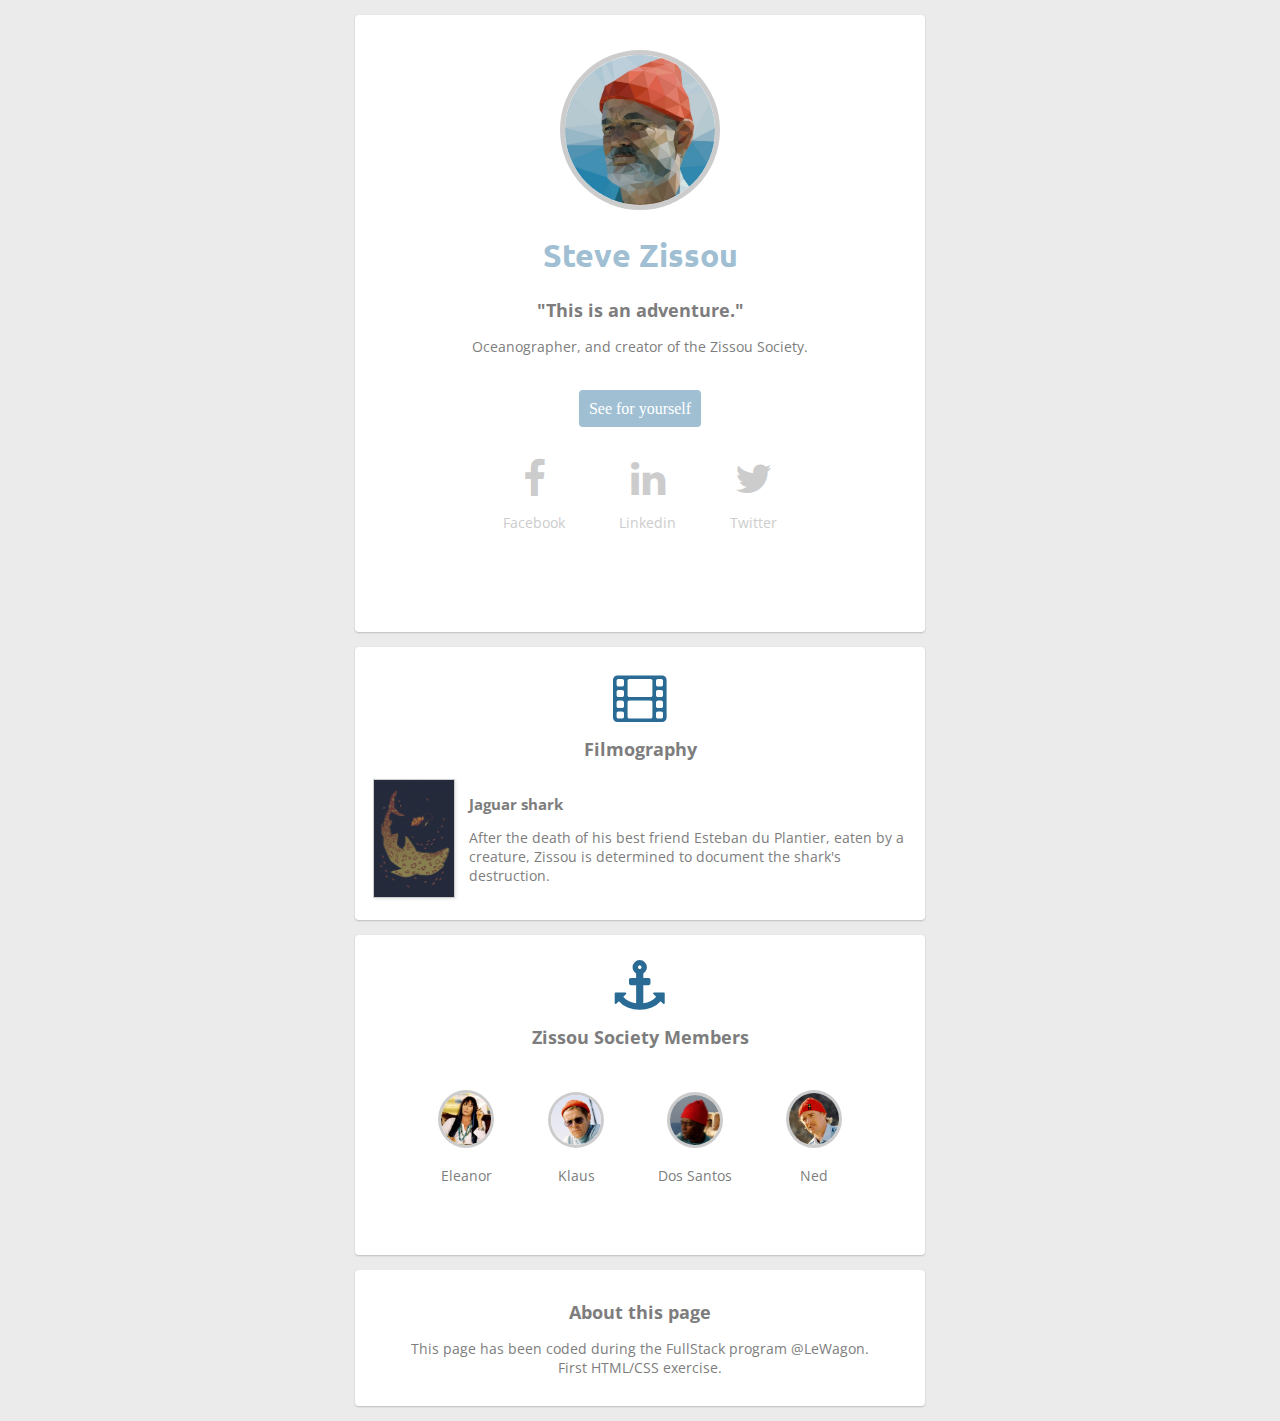
==== index.html @ f453b042 "Complete zissou profile" ====
<!DOCTYPE html>
<html lang="en">
<head>
  <meta charset="UTF-8">
  <title>Zissou Profil</title>
  <link href="http://maxcdn.bootstrapcdn.com/font-awesome/4.2.0/css/font-awesome.min.css" rel="stylesheet">
  <link href="https://fonts.googleapis.com/css?family=Open+Sans:300,400,700|Ubuntu:400,700" rel="stylesheet">
  <link rel="stylesheet" href="style.css">
</head>
<body>
  <div class="container">
    <div class="card" id="profil">
      <img src="/images/Zissou_avatar.jpg" class="avatar" alt="Zissou" width=150px height="150px">
      <h1>Steve Zissou</h1>
      <h2>"This is an adventure."</h2>
      <p>Oceanographer, and creator of the Zissou Society.</p>
      <a href="#" class="btn-blue">See for yourself</a>
      <ul class="list-inline">
        <li class="text-center">
          <a href="https://www.facebook.com/Steve-Zissou-18530661391/">
            <i class="fa fa-facebook social-profil"></i><br><p class="social-text">Facebook</p>
          </a>
        </li>
        <li class="text-center">
          <a href="https://www.linkedin.com/in/steve-zissou-aa455514">
            <i class="fa fa-linkedin social-profil"></i><br><p class="social-text">Linkedin</p>
          </a>
        </li>
        <li class="text-center">
          <a href="https://twitter.com/zissou">
            <i class="fa fa-twitter social-profil"></i><br> <p class="social-text">Twitter</p>
          </a>
        </li>
      </ul>
    </div>

    <div class="card">
      <i class="fa fa-film" aria-hidden="true"></i>
      <h2>Filmography</h2>
      <table>
        <tr>
          <td>
            <img src="/images/jaguar-shark.gif" alt="Jaguar shark" class="img-film" width = 80px>
          </td>
          <td>
            <h2 class="film-title">Jaguar shark</h2>
            <p class="film-description">After the death of his best friend Esteban du Plantier, eaten by a creature, Zissou is determined to document the shark's destruction.</p>
          </td>
        </tr>
      </table>
    </div>

    <div class="card">
      <i class="fa fa-anchor" aria-hidden="true"></i>
      <h2>Zissou Society Members</h2>
        <ul class="list-inline">
        <li class="text-center">
          <img src="/images/eleanor.jpg" alt="Eleanor" class="img-circle" width=50px><br><p class="members">Eleanor</p>
        </li>
        <li>
          <img src="/images/klaus.jpg" alt="Klaus" class="img-circle" width=50px><br><p class="members">Klaus</p>
        </li>
        <li>
          <img src="/images/dos-santos.jpg" alt="Dos Santos" class="img-circle" width=50px><br><p class="members">Dos Santos</p>
        </li>
        <li>
          <img src="/images/ned.jpg" alt="Ned" class="img-circle" width=50px><br><p class="members">Ned</p>
        </li>
      </ul>
    </div>

    <div class="card">
      <h2>About this page</h2>
      <p>This page has been coded during the FullStack program @LeWagon.<br>First HTML/CSS exercise.</p>
    </div>
  </div>
</body>
</html>
---- style.css ----
h1 {
  font-family: 'Ubuntu';
  color: #A0BFD3;
}

h2 {
  font-size: 18px;
}

h2, h3, h4, p {
  font-family: 'Open Sans';
  color: #7d7d7d;
}

p {
  font-size: 14px;
}

a {
  text-decoration: none;
  color: #ccc;
}

.fa-facebook:hover {
  color: #3B5998;
}

.fa-linkedin:hover {
  color: #0177B5;
}

.fa-twitter:hover {
  color: #1DA1F2;
}

body {
  background-color: #EBEBEB;
}

.container {
  width: 600px;
  margin: 0 auto;
}

.card {
  background-color: white;
  padding: 15px;
  margin: 15px;
  text-align: center;
  border-radius: 4px;
  box-shadow: 0px 1px 2px 0px rgba(0, 0, 0, 0.2);
}

img.avatar{
  border-radius: 50%;
  margin-top: 20px;
  border: 5px solid #ccc;
}

.img-circle {
  border-radius: 50%;
  border: 3px solid #ccc;
}
.img-circle:hover {
filter: grayscale(100%);
    -webkit-filter: grayscale(100%);
    -moz-filter: grayscale(100%);
    -ms-filter: grayscale(100%);
    -o-filter: grayscale(100%);
}

.btn-blue {
    margin-top: 20px;
    background-color: #A0BFD3;
    color: white;
    font-weight: 500;
    padding: 10px;
    border-radius: 4px;
}

.btn-blue:hover {
  background-color: #2a6b95;
  color: white;
}

.social-profil {
  font-size: 40px;
}

.social-text {
  font-family: 'Open Sans'
  font-size: 10px;
  color: #ccc;
}

.list-inline {
    padding-left: 0;
}

ul {
list-style-type: none;
}

ul > li {
display: inline-block;
padding: 25px;
}

.fa-anchor, .fa-film {
  font-size: 50px;
  color: #2A6B95;
  padding-top: 10px;
}

.img-film {
  border: 1px solid #ccc;
  box-shadow: 1px 1px 3px rgba(0, 0, 0, 0.1);
}

.img-film:hover {
  filter: grayscale(100%);
  -webkit-filter: grayscale(100%);
  -moz-filter: grayscale(100%);
  -ms-filter: grayscale(100%);
  -o-filter: grayscale(100%);
}

.film-title {
  text-align: left;
  font-size: 15px;
  padding-left: 10px;
}

.film-description {
  text-align: left;
  padding-left: 10px;
}

#profil p {
  padding-bottom: 30px;
}

.list-members img:hover {
  filter: grayscale(100%);
  -webkit-filter: grayscale(100%);
  -moz-filter: grayscale(100%);
  -ms-filter: grayscale(100%);
  -o-filter: grayscale(100%);
}
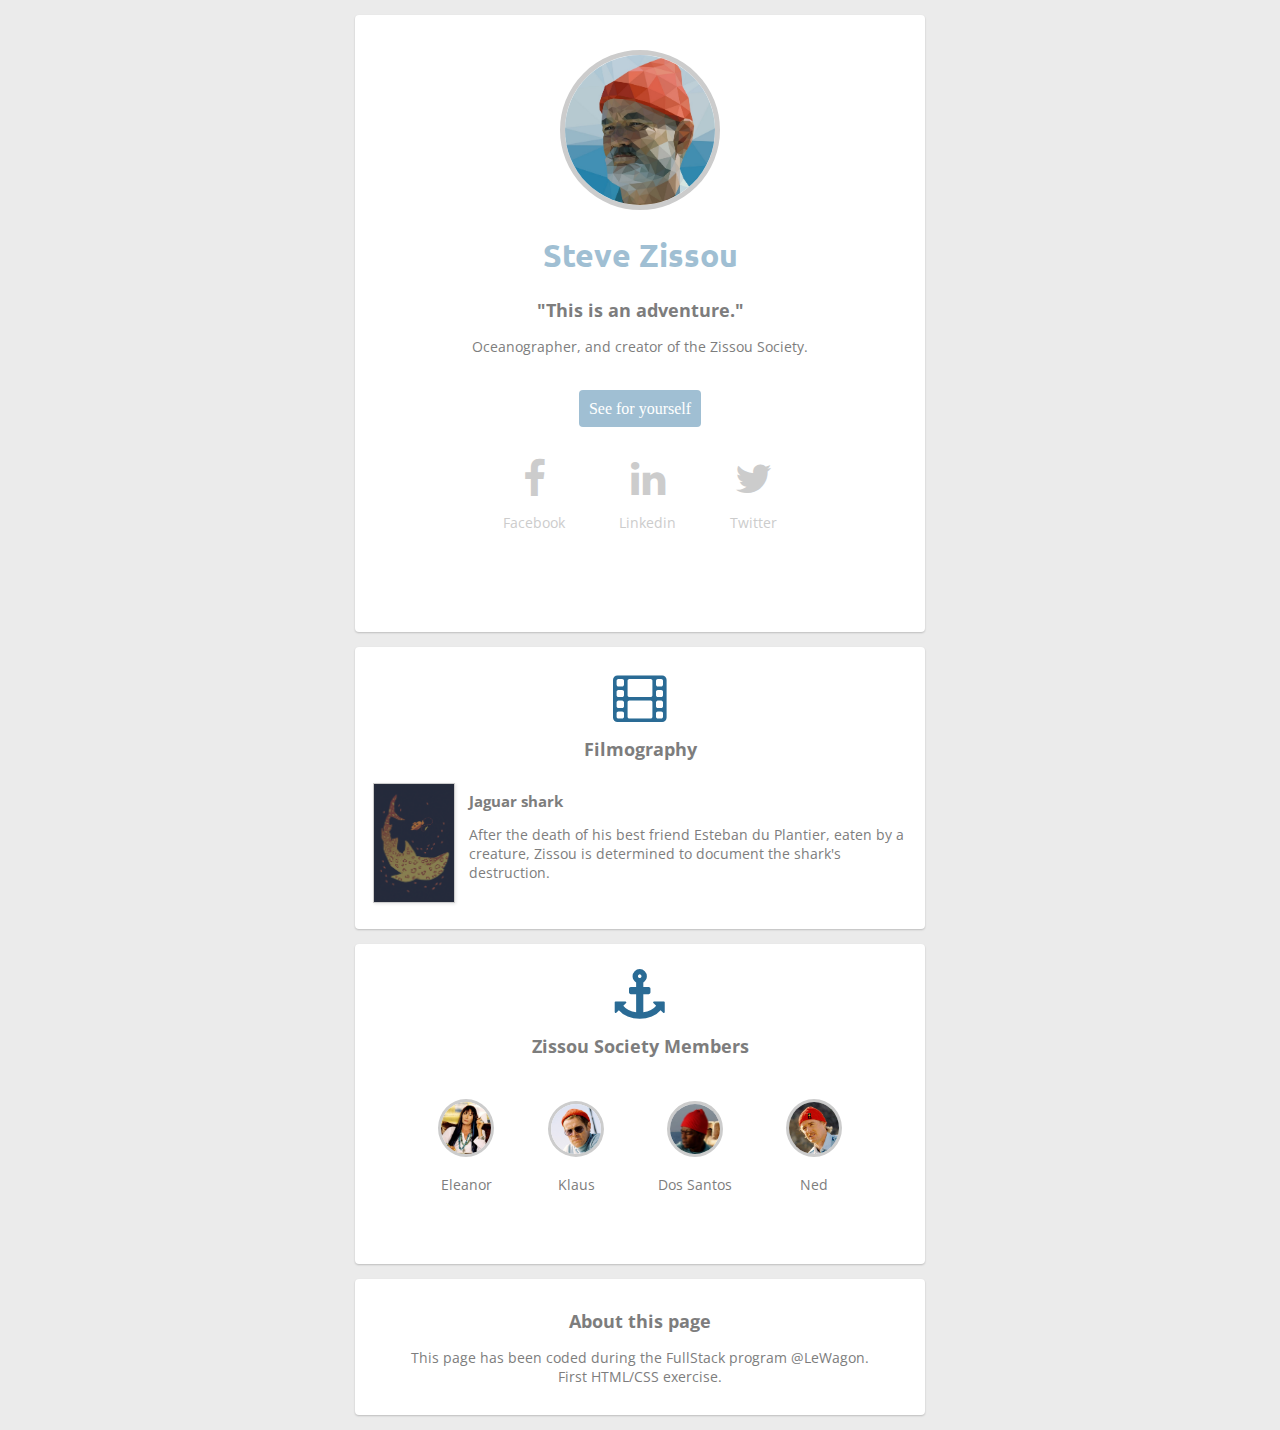
==== commit 76334b0b: "Complete zissou profile" ====
--- a/index.html
+++ b/index.html
@@ -3,14 +3,14 @@
 <head>
   <meta charset="UTF-8">
   <title>Zissou Profil</title>
-  <link href="http://maxcdn.bootstrapcdn.com/font-awesome/4.2.0/css/font-awesome.min.css" rel="stylesheet">
+  <link rel="stylesheet" href="https://maxcdn.bootstrapcdn.com/font-awesome/4.6.3/css/font-awesome.min.css">
   <link href="https://fonts.googleapis.com/css?family=Open+Sans:300,400,700|Ubuntu:400,700" rel="stylesheet">
   <link rel="stylesheet" href="style.css">
 </head>
 <body>
   <div class="container">
     <div class="card" id="profil">
-      <img src="/images/Zissou_avatar.jpg" class="avatar" alt="Zissou" width=150px height="150px">
+      <img src="Zissou_avatar.jpg" class="avatar" alt="Zissou" width=150px height="150px">
       <h1>Steve Zissou</h1>
       <h2>"This is an adventure."</h2>
       <p>Oceanographer, and creator of the Zissou Society.</p>
@@ -27,7 +27,7 @@
           </a>
         </li>
         <li class="text-center">
-          <a href="https://twitter.com/zissou">
+          <a href="https://twitter.com/zissousociety">
             <i class="fa fa-twitter social-profil"></i><br> <p class="social-text">Twitter</p>
           </a>
         </li>
@@ -40,7 +40,7 @@
       <table>
         <tr>
           <td>
-            <img src="/images/jaguar-shark.gif" alt="Jaguar shark" class="img-film" width = 80px>
+            <img src="jaguar-shark.gif" alt="Jaguar shark" class="img-film" width = 80px>
           </td>
           <td>
             <h2 class="film-title">Jaguar shark</h2>
@@ -55,16 +55,16 @@
       <h2>Zissou Society Members</h2>
         <ul class="list-inline">
         <li class="text-center">
-          <img src="/images/eleanor.jpg" alt="Eleanor" class="img-circle" width=50px><br><p class="members">Eleanor</p>
+          <img src="eleanor.jpg" alt="Eleanor" class="img-circle" width=50px><br><p class="members">Eleanor</p>
         </li>
         <li>
-          <img src="/images/klaus.jpg" alt="Klaus" class="img-circle" width=50px><br><p class="members">Klaus</p>
+          <img src="klaus.jpg" alt="Klaus" class="img-circle" width=50px><br><p class="members">Klaus</p>
         </li>
         <li>
-          <img src="/images/dos-santos.jpg" alt="Dos Santos" class="img-circle" width=50px><br><p class="members">Dos Santos</p>
+          <img src="dos-santos.jpg" alt="Dos Santos" class="img-circle" width=50px><br><p class="members">Dos Santos</p>
         </li>
         <li>
-          <img src="/images/ned.jpg" alt="Ned" class="img-circle" width=50px><br><p class="members">Ned</p>
+          <img src="ned.jpg" alt="Ned" class="img-circle" width=50px><br><p class="members">Ned</p>
         </li>
       </ul>
     </div>
--- a/style.css
+++ b/style.css
@@ -134,6 +134,7 @@
 .film-description {
   text-align: left;
   padding-left: 10px;
+  padding-bottom: 15px;
 }
 
 #profil p {
